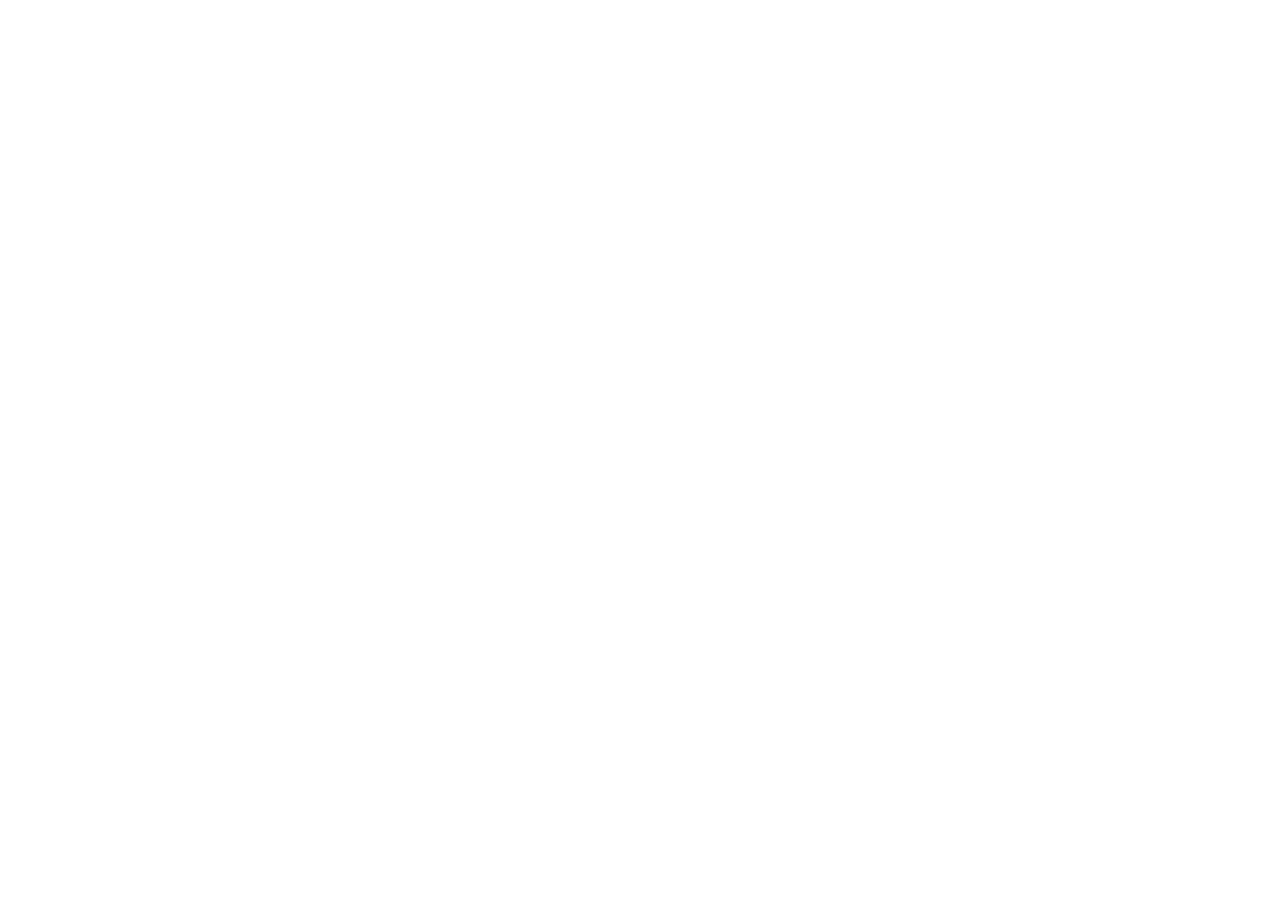
==== index.html @ 11ca3e4e "first commit" ====
<!DOCTYPE html>
<html lang="en">
  <meta charset="UTF-8" />
  <meta name="viewport" content="width=device-width, initial-scale=1.0" />
  <title>Freelancer</title>
  <link rel="stylesheet" href="style.css" />
  <link
    href="https://cdn.jsdelivr.net/npm/bootstrap@5.3.3/dist/css/bootstrap.min.css"
    rel="stylesheet"
    integrity="sha384-QWTKZyjpPEjISv5WaRU9OFeRpok6YctnYmDr5pNlyT2bRjXh0JMhjY6hW+ALEwIH"
    crossorigin="anonymous"
  />
  <link
    rel="stylesheet"
    href="https://cdnjs.cloudflare.com/ajax/libs/font-awesome/6.5.2/css/all.css"
    integrity="sha512-U9Y1sGB3sLIpZm3ePcrKbXVhXlnQNcuwGQJ2WjPjnp6XHqVTdgIlbaDzJXJIAuCTp3y22t+nhI4B88F/5ldjFA=="
    crossorigin="anonymous"
  />
  <body>
    <!-- SCRIPT JS -->
    <script
      src="https://cdn.jsdelivr.net/npm/bootstrap@5.3.3/dist/js/bootstrap.bundle.min.js"
      integrity="sha384-YvpcrYf0tY3lHB60NNkmXc5s9fDVZLESaAA55NDzOxhy9GkcIdslK1eN7N6jIeHz"
      crossorigin="anonymous"
    ></script>
  </body>
</html>
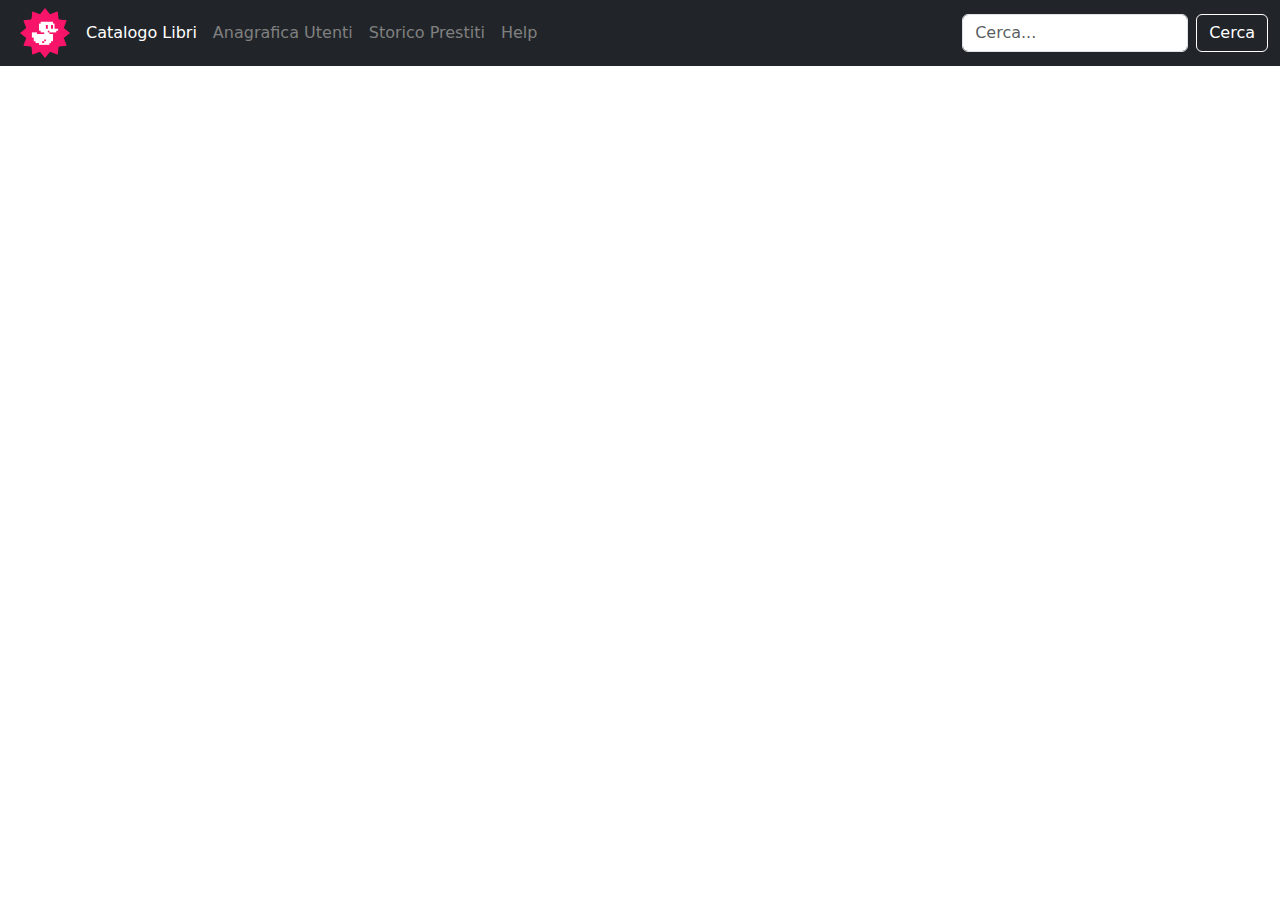
==== commit 61867e6b: "header complete" ====
--- a/index.html
+++ b/index.html
@@ -1,22 +1,97 @@
 <!DOCTYPE html>
 <html lang="en">
-  <meta charset="UTF-8" />
-  <meta name="viewport" content="width=device-width, initial-scale=1.0" />
-  <title>Freelancer</title>
-  <link rel="stylesheet" href="style.css" />
-  <link
-    href="https://cdn.jsdelivr.net/npm/bootstrap@5.3.3/dist/css/bootstrap.min.css"
-    rel="stylesheet"
-    integrity="sha384-QWTKZyjpPEjISv5WaRU9OFeRpok6YctnYmDr5pNlyT2bRjXh0JMhjY6hW+ALEwIH"
-    crossorigin="anonymous"
-  />
-  <link
-    rel="stylesheet"
-    href="https://cdnjs.cloudflare.com/ajax/libs/font-awesome/6.5.2/css/all.css"
-    integrity="sha512-U9Y1sGB3sLIpZm3ePcrKbXVhXlnQNcuwGQJ2WjPjnp6XHqVTdgIlbaDzJXJIAuCTp3y22t+nhI4B88F/5ldjFA=="
-    crossorigin="anonymous"
-  />
+  <head>
+    <meta charset="UTF-8" />
+    <meta name="viewport" content="width=device-width, initial-scale=1.0" />
+    <title>Freelancer</title>
+    <link rel="stylesheet" href="style.css" />
+    <link
+      href="https://cdn.jsdelivr.net/npm/bootstrap@5.3.3/dist/css/bootstrap.min.css"
+      rel="stylesheet"
+      integrity="sha384-QWTKZyjpPEjISv5WaRU9OFeRpok6YctnYmDr5pNlyT2bRjXh0JMhjY6hW+ALEwIH"
+      crossorigin="anonymous"
+    />
+    <link
+      rel="stylesheet"
+      href="https://cdnjs.cloudflare.com/ajax/libs/font-awesome/6.5.2/css/all.css"
+      integrity="sha512-U9Y1sGB3sLIpZm3ePcrKbXVhXlnQNcuwGQJ2WjPjnp6XHqVTdgIlbaDzJXJIAuCTp3y22t+nhI4B88F/5ldjFA=="
+      crossorigin="anonymous"
+    />
+  </head>
   <body>
+    <!-- HEADER -->
+    <header class="container-fluid bg-dark d-flex">
+      <div><img src="img/duck_360.png" alt="" class="m-2" /></div>
+      <!-- NAVBAR -->
+      <nav
+        class="navbar navbar-expand-lg bg-dark d-flex justify-content-lg-between justify-content-md-end justify-content-end"
+      >
+        <div class="d-flex">
+          <button
+            class="navbar-toggler"
+            type="button"
+            data-bs-toggle="collapse"
+            data-bs-target="#navbarSupportedContent"
+            aria-controls="navbarSupportedContent"
+            aria-expanded="false"
+            aria-label="Toggle navigation"
+          >
+            <span class="navbar-toggler-icon"></span>
+          </button>
+          <div class="collapse navbar-collapse" id="navbarSupportedContent">
+            <ul class="navbar-nav me-auto mb-2 mb-lg-0">
+              <li class="nav-item">
+                <a
+                  class="nav-link active text-white"
+                  aria-current="page"
+                  href="#"
+                  >Catalogo Libri</a
+                >
+              </li>
+              <li class="nav-item">
+                <a
+                  class="nav-link active text-light-gray"
+                  aria-current="page"
+                  href="#"
+                  >Anagrafica Utenti</a
+                >
+              </li>
+              <li class="nav-item">
+                <a class="nav-link text-light-gray" href="#"
+                  >Storico Prestiti</a
+                >
+              </li>
+              <li class="nav-item">
+                <a class="nav-link text-light-gray" href="#">Help</a>
+              </li>
+            </ul>
+          </div>
+        </div>
+
+        <!-- Barra di ricerca -->
+        <div class="d-flex justify-content-end d-sm-none d-none d-lg-block">
+          <form class="d-flex" role="search">
+            <input
+              class="form-control me-2"
+              type="search"
+              placeholder="Cerca..."
+              aria-label="Search"
+            />
+            <button class="btn btn-outline-success text-white" type="submit">
+              Cerca
+            </button>
+          </form>
+        </div>
+        <!-- Fine barra di ricerca -->
+      </nav>
+      <!-- Fine NAVBAR -->
+    </header>
+    <!-- SEZIONE CATALOGO -->
+    <section></section>
+    <!-- SEZIONE TODO -->
+    <section></section>
+    <!-- SEZIONE FAQ -->
+    <section></section>
     <!-- SCRIPT JS -->
     <script
       src="https://cdn.jsdelivr.net/npm/bootstrap@5.3.3/dist/js/bootstrap.bundle.min.js"
--- a/style.css
+++ b/style.css
@@ -0,0 +1,21 @@
+/* UTILS */
+.text-light-gray {
+  color: gray !important;
+}
+/* HEADER */
+header img {
+  height: 50px;
+}
+
+.navbar {
+  width: 100%;
+}
+
+.navbar button {
+  border-color: white;
+}
+
+.btn-outline-success {
+  --bs-btn-hover-border-color: white !important;
+  --bs-btn-hover-bg: lightgray !important;
+}
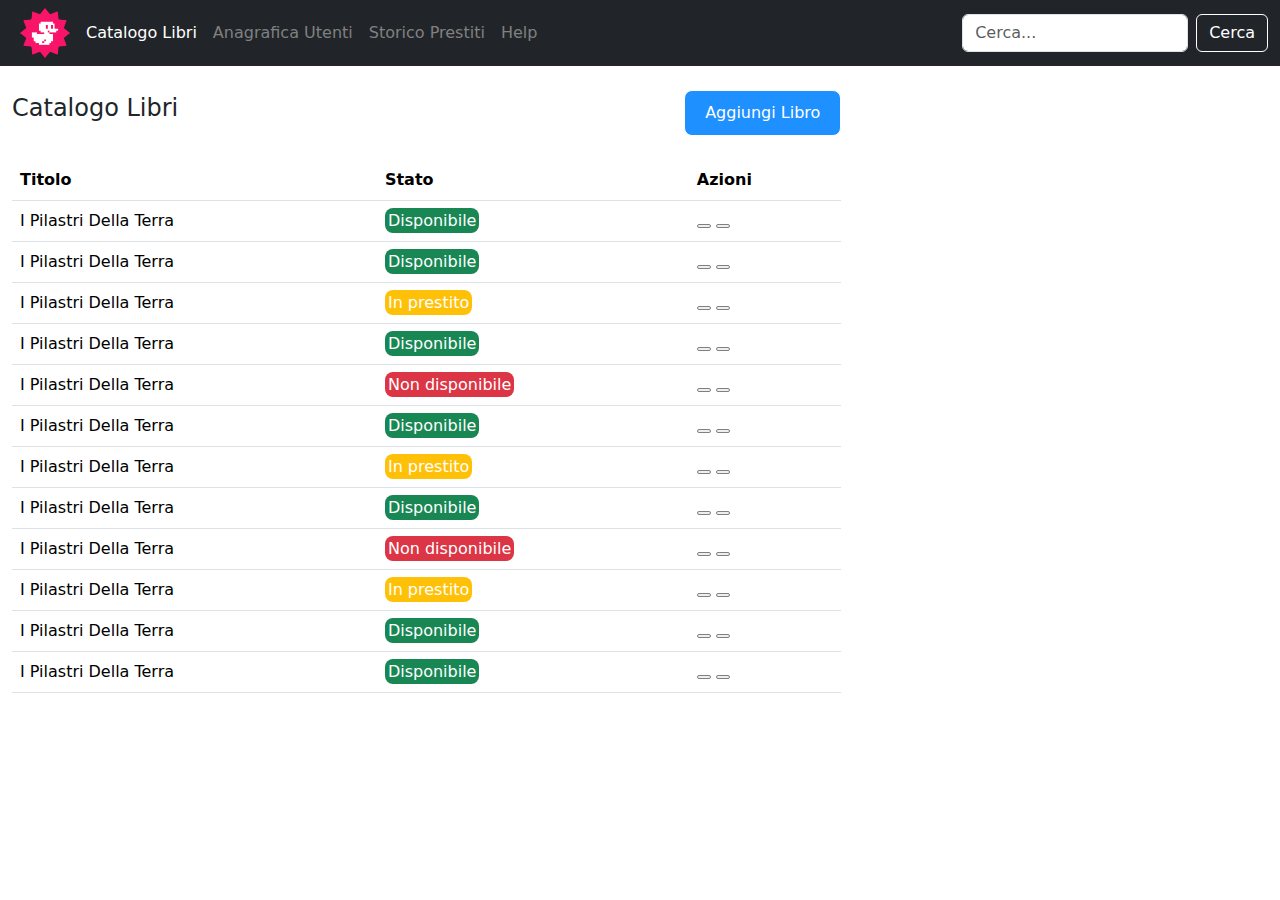
==== commit 1c115226: "catalog section progress" ====
--- a/index.html
+++ b/index.html
@@ -35,6 +35,7 @@
             aria-controls="navbarSupportedContent"
             aria-expanded="false"
             aria-label="Toggle navigation"
+            data-bs-theme="dark"
           >
             <span class="navbar-toggler-icon"></span>
           </button>
@@ -87,7 +88,129 @@
       <!-- Fine NAVBAR -->
     </header>
     <!-- SEZIONE CATALOGO -->
-    <section></section>
+    <section class="container-fluid">
+      <div class="row">
+        <div class="col-12 col-lg-8 d-flex justify-content-between mt-4 mb-4">
+          <span class="fw-medium fs-4">Catalogo Libri</span>
+          <a
+            href="add-book.html"
+            class="text-decoration-none text-white add-button"
+            >Aggiungi Libro</a
+          >
+        </div>
+      </div>
+      <div class="row">
+        <div class="col-12 col-lg-8">
+          <table class="table table-hover">
+            <thead>
+              <tr>
+                <th scope="col">Titolo</th>
+                <th scope="col">Stato</th>
+                <th scope="col">Azioni</th>
+              </tr>
+            </thead>
+            <tbody>
+              <tr>
+                <td>I Pilastri Della Terra</td>
+                <td><span class="available">Disponibile</span></td>
+                <td>
+                  <button><i class="fa-solid fa-pencil"></i></button>
+                  <button><i class="fa-solid fa-trash"></i></button>
+                </td>
+              </tr>
+              <tr>
+                <td>I Pilastri Della Terra</td>
+                <td><span class="available">Disponibile</span></td>
+                <td>
+                  <button><i class="fa-solid fa-pencil"></i></button>
+                  <button><i class="fa-solid fa-trash"></i></button>
+                </td>
+              </tr>
+              <tr>
+                <td>I Pilastri Della Terra</td>
+                <td><span class="borrowed">In prestito</span></td>
+                <td>
+                  <button><i class="fa-solid fa-pencil"></i></button>
+                  <button><i class="fa-solid fa-trash"></i></button>
+                </td>
+              </tr>
+              <tr>
+                <td>I Pilastri Della Terra</td>
+                <td><span class="available">Disponibile</span></td>
+                <td>
+                  <button><i class="fa-solid fa-pencil"></i></button>
+                  <button><i class="fa-solid fa-trash"></i></button>
+                </td>
+              </tr>
+              <tr>
+                <td>I Pilastri Della Terra</td>
+                <td><span class="not-available">Non disponibile</span></td>
+                <td>
+                  <button><i class="fa-solid fa-pencil"></i></button>
+                  <button><i class="fa-solid fa-trash"></i></button>
+                </td>
+              </tr>
+              <tr>
+                <td>I Pilastri Della Terra</td>
+                <td><span class="available">Disponibile</span></td>
+                <td>
+                  <button><i class="fa-solid fa-pencil"></i></button>
+                  <button><i class="fa-solid fa-trash"></i></button>
+                </td>
+              </tr>
+              <tr>
+                <td>I Pilastri Della Terra</td>
+                <td><span class="borrowed">In prestito</span></td>
+                <td>
+                  <button><i class="fa-solid fa-pencil"></i></button>
+                  <button><i class="fa-solid fa-trash"></i></button>
+                </td>
+              </tr>
+              <tr>
+                <td>I Pilastri Della Terra</td>
+                <td><span class="available">Disponibile</span></td>
+                <td>
+                  <button><i class="fa-solid fa-pencil"></i></button>
+                  <button><i class="fa-solid fa-trash"></i></button>
+                </td>
+              </tr>
+              <tr>
+                <td>I Pilastri Della Terra</td>
+                <td><span class="not-available">Non disponibile</span></td>
+                <td>
+                  <button><i class="fa-solid fa-pencil"></i></button>
+                  <button><i class="fa-solid fa-trash"></i></button>
+                </td>
+              </tr>
+              <tr>
+                <td>I Pilastri Della Terra</td>
+                <td><span class="borrowed">In prestito</span></td>
+                <td>
+                  <button><i class="fa-solid fa-pencil"></i></button>
+                  <button><i class="fa-solid fa-trash"></i></button>
+                </td>
+              </tr>
+              <tr>
+                <td>I Pilastri Della Terra</td>
+                <td><span class="available">Disponibile</span></td>
+                <td>
+                  <button><i class="fa-solid fa-pencil"></i></button>
+                  <button><i class="fa-solid fa-trash"></i></button>
+                </td>
+              </tr>
+              <tr>
+                <td>I Pilastri Della Terra</td>
+                <td><span class="available">Disponibile</span></td>
+                <td>
+                  <button><i class="fa-solid fa-pencil"></i></button>
+                  <button><i class="fa-solid fa-trash"></i></button>
+                </td>
+              </tr>
+            </tbody>
+          </table>
+        </div>
+      </div>
+    </section>
     <!-- SEZIONE TODO -->
     <section></section>
     <!-- SEZIONE FAQ -->
--- a/style.css
+++ b/style.css
@@ -19,3 +19,51 @@
   --bs-btn-hover-border-color: white !important;
   --bs-btn-hover-bg: lightgray !important;
 }
+
+/* SEZIONE CATALOGO */
+.add-button {
+  border: solid 1px white;
+  padding: 10px 20px;
+  background-color: dodgerblue;
+  border-radius: 0.5rem;
+  cursor: pointer;
+}
+
+.add-button:active {
+  scale: 1.1;
+}
+
+.available {
+  padding: 3px 3px;
+  background-color: #198754;
+  color: white;
+  border-radius: 0.5rem;
+}
+
+.borrowed {
+  padding: 3px 3px;
+  background-color: #ffc107;
+  color: white;
+  border-radius: 0.5rem;
+}
+
+.not-available {
+  padding: 3px 3px;
+  background-color: #dc3545;
+  color: white;
+  border-radius: 0.5rem;
+}
+
+.table button {
+  border-radius: 0.5rem;
+  color: gray;
+  border: solid 1px grey;
+}
+
+.table button:hover {
+  scale: 1.1;
+}
+
+.table button:active {
+  scale: 1.2;
+}
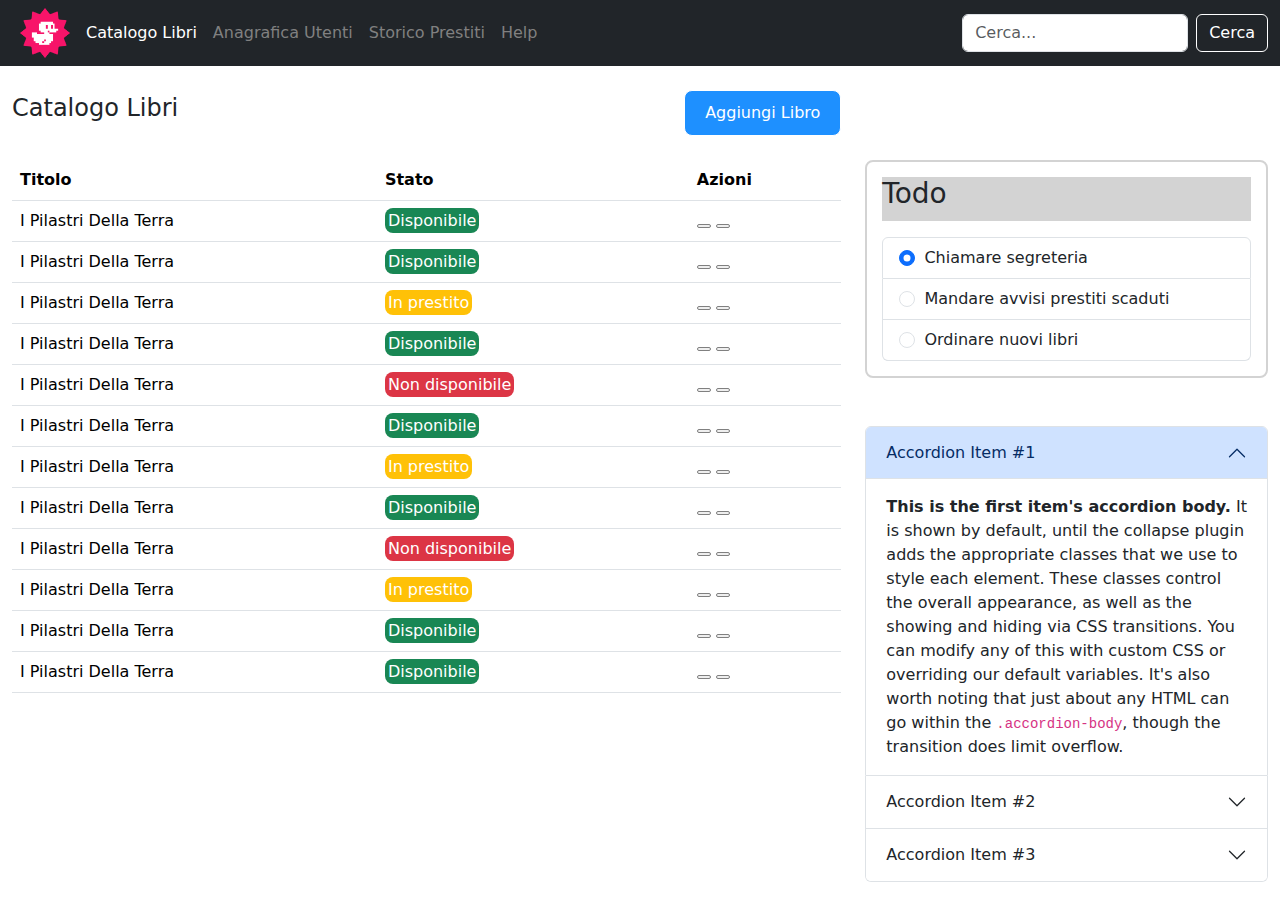
==== commit 7e88186c: "catalog section complete + todo/faq section progress" ====
--- a/index.html
+++ b/index.html
@@ -88,8 +88,9 @@
       <!-- Fine NAVBAR -->
     </header>
     <!-- SEZIONE CATALOGO -->
-    <section class="container-fluid">
+    <div class="container-fluid">
       <div class="row">
+        <!-- Titolo + Bottone -->
         <div class="col-12 col-lg-8 d-flex justify-content-between mt-4 mb-4">
           <span class="fw-medium fs-4">Catalogo Libri</span>
           <a
@@ -98,10 +99,9 @@
             >Aggiungi Libro</a
           >
         </div>
-      </div>
-      <div class="row">
+        <!-- Tabella Libri -->
         <div class="col-12 col-lg-8">
-          <table class="table table-hover">
+          <table class="table table-hover mb-5">
             <thead>
               <tr>
                 <th scope="col">Titolo</th>
@@ -209,12 +209,154 @@
             </tbody>
           </table>
         </div>
+
+        <!-- SEZIONE TODO -->
+        <div class="col-12 col-lg-4">
+          <div class="todo-div">
+            <div class="todo-title">
+              <h3>Todo</h3>
+            </div>
+            <div class="todo-list mt-3">
+              <ul class="list-group fs-6">
+                <li class="list-group-item">
+                  <input
+                    class="form-check-input me-1"
+                    type="radio"
+                    name="listGroupRadio"
+                    value=""
+                    id="firstRadio"
+                    checked
+                  />
+                  <label class="form-check-label" for="firstRadio"
+                    >Chiamare segreteria</label
+                  >
+                </li>
+                <li class="list-group-item">
+                  <input
+                    class="form-check-input me-1"
+                    type="radio"
+                    name="listGroupRadio"
+                    value=""
+                    id="secondRadio"
+                  />
+                  <label class="form-check-label" for="secondRadio"
+                    >Mandare avvisi prestiti scaduti</label
+                  >
+                </li>
+                <li class="list-group-item">
+                  <input
+                    class="form-check-input me-1"
+                    type="radio"
+                    name="listGroupRadio"
+                    value=""
+                    id="thirdRadio"
+                  />
+                  <label class="form-check-label" for="thirdRadio"
+                    >Ordinare nuovi libri</label
+                  >
+                </li>
+              </ul>
+            </div>
+          </div>
+          <!-- SEZIONE FAQ -->
+          <div class="accordion mt-5" id="accordionExample">
+            <div class="accordion-item">
+              <h2 class="accordion-header">
+                <button
+                  class="accordion-button"
+                  type="button"
+                  data-bs-toggle="collapse"
+                  data-bs-target="#collapseOne"
+                  aria-expanded="true"
+                  aria-controls="collapseOne"
+                >
+                  Accordion Item #1
+                </button>
+              </h2>
+              <div
+                id="collapseOne"
+                class="accordion-collapse collapse show"
+                data-bs-parent="#accordionExample"
+              >
+                <div class="accordion-body">
+                  <strong>This is the first item's accordion body.</strong> It
+                  is shown by default, until the collapse plugin adds the
+                  appropriate classes that we use to style each element. These
+                  classes control the overall appearance, as well as the showing
+                  and hiding via CSS transitions. You can modify any of this
+                  with custom CSS or overriding our default variables. It's also
+                  worth noting that just about any HTML can go within the
+                  <code>.accordion-body</code>, though the transition does limit
+                  overflow.
+                </div>
+              </div>
+            </div>
+            <div class="accordion-item">
+              <h2 class="accordion-header">
+                <button
+                  class="accordion-button collapsed"
+                  type="button"
+                  data-bs-toggle="collapse"
+                  data-bs-target="#collapseTwo"
+                  aria-expanded="false"
+                  aria-controls="collapseTwo"
+                >
+                  Accordion Item #2
+                </button>
+              </h2>
+              <div
+                id="collapseTwo"
+                class="accordion-collapse collapse"
+                data-bs-parent="#accordionExample"
+              >
+                <div class="accordion-body">
+                  <strong>This is the second item's accordion body.</strong> It
+                  is hidden by default, until the collapse plugin adds the
+                  appropriate classes that we use to style each element. These
+                  classes control the overall appearance, as well as the showing
+                  and hiding via CSS transitions. You can modify any of this
+                  with custom CSS or overriding our default variables. It's also
+                  worth noting that just about any HTML can go within the
+                  <code>.accordion-body</code>, though the transition does limit
+                  overflow.
+                </div>
+              </div>
+            </div>
+            <div class="accordion-item">
+              <h2 class="accordion-header">
+                <button
+                  class="accordion-button collapsed"
+                  type="button"
+                  data-bs-toggle="collapse"
+                  data-bs-target="#collapseThree"
+                  aria-expanded="false"
+                  aria-controls="collapseThree"
+                >
+                  Accordion Item #3
+                </button>
+              </h2>
+              <div
+                id="collapseThree"
+                class="accordion-collapse collapse"
+                data-bs-parent="#accordionExample"
+              >
+                <div class="accordion-body">
+                  <strong>This is the third item's accordion body.</strong> It
+                  is hidden by default, until the collapse plugin adds the
+                  appropriate classes that we use to style each element. These
+                  classes control the overall appearance, as well as the showing
+                  and hiding via CSS transitions. You can modify any of this
+                  with custom CSS or overriding our default variables. It's also
+                  worth noting that just about any HTML can go within the
+                  <code>.accordion-body</code>, though the transition does limit
+                  overflow.
+                </div>
+              </div>
+            </div>
+          </div>
+        </div>
       </div>
-    </section>
-    <!-- SEZIONE TODO -->
-    <section></section>
-    <!-- SEZIONE FAQ -->
-    <section></section>
+    </div>
     <!-- SCRIPT JS -->
     <script
       src="https://cdn.jsdelivr.net/npm/bootstrap@5.3.3/dist/js/bootstrap.bundle.min.js"
--- a/style.css
+++ b/style.css
@@ -67,3 +67,20 @@
 .table button:active {
   scale: 1.2;
 }
+
+/* SEZIONE TO-DO */
+
+.todo-div {
+  padding: 15px;
+  border-radius: 0.5rem;
+  border: solid 2px lightgray;
+}
+
+.todo-title {
+  background-color: lightgray;
+  width: 100%;
+  border-bottom: solid 2px lightgrey;
+}
+
+.list-group {
+}
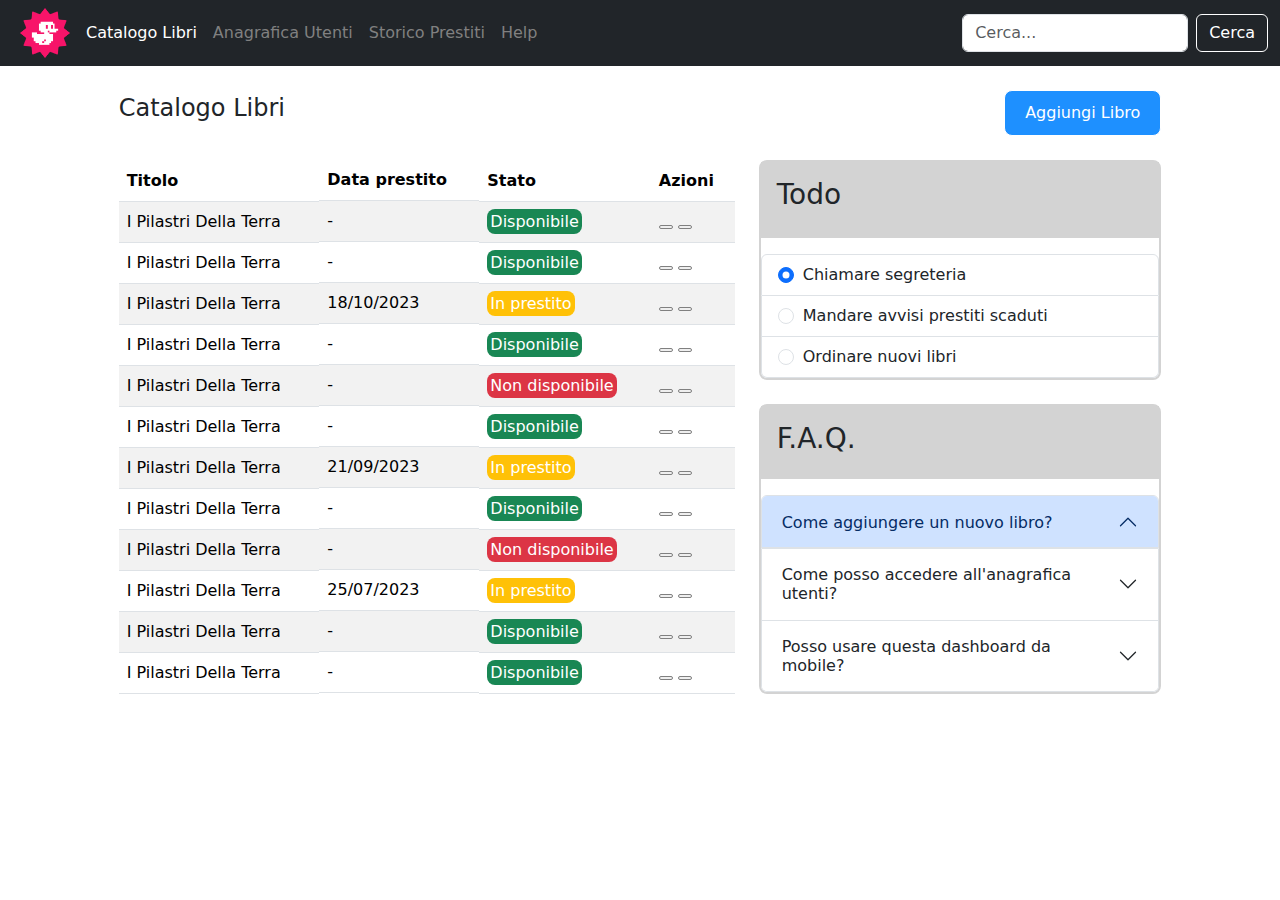
==== commit d60d70f9: "todo/faq section complete" ====
--- a/index.html
+++ b/index.html
@@ -89,9 +89,9 @@
     </header>
     <!-- SEZIONE CATALOGO -->
     <div class="container-fluid">
-      <div class="row">
+      <div class="row d-flex justify-content-center">
         <!-- Titolo + Bottone -->
-        <div class="col-12 col-lg-8 d-flex justify-content-between mt-4 mb-4">
+        <div class="col-10 col-lg-10 d-flex justify-content-between mt-4 mb-4">
           <span class="fw-medium fs-4">Catalogo Libri</span>
           <a
             href="add-book.html"
@@ -100,11 +100,14 @@
           >
         </div>
         <!-- Tabella Libri -->
-        <div class="col-12 col-lg-8">
-          <table class="table table-hover mb-5">
+        <div class="col-10 col-lg-6">
+          <table class="table table-hover table-striped mb-4">
             <thead>
               <tr>
                 <th scope="col">Titolo</th>
+                <th scope="col" class="d-none d-sm-block d-lg-block">
+                  Data prestito
+                </th>
                 <th scope="col">Stato</th>
                 <th scope="col">Azioni</th>
               </tr>
@@ -112,22 +115,25 @@
             <tbody>
               <tr>
                 <td>I Pilastri Della Terra</td>
-                <td><span class="available">Disponibile</span></td>
-                <td>
-                  <button><i class="fa-solid fa-pencil"></i></button>
-                  <button><i class="fa-solid fa-trash"></i></button>
-                </td>
-              </tr>
-              <tr>
-                <td>I Pilastri Della Terra</td>
-                <td><span class="available">Disponibile</span></td>
-                <td>
-                  <button><i class="fa-solid fa-pencil"></i></button>
-                  <button><i class="fa-solid fa-trash"></i></button>
-                </td>
-              </tr>
-              <tr>
-                <td>I Pilastri Della Terra</td>
+                <td class="d-none d-sm-block d-lg-block">-</td>
+                <td><span class="available">Disponibile</span></td>
+                <td>
+                  <button><i class="fa-solid fa-pencil"></i></button>
+                  <button><i class="fa-solid fa-trash"></i></button>
+                </td>
+              </tr>
+              <tr>
+                <td>I Pilastri Della Terra</td>
+                <td class="d-none d-sm-block d-lg-block">-</td>
+                <td><span class="available">Disponibile</span></td>
+                <td>
+                  <button><i class="fa-solid fa-pencil"></i></button>
+                  <button><i class="fa-solid fa-trash"></i></button>
+                </td>
+              </tr>
+              <tr>
+                <td>I Pilastri Della Terra</td>
+                <td class="d-none d-sm-block d-lg-block">18/10/2023</td>
                 <td><span class="borrowed">In prestito</span></td>
                 <td>
                   <button><i class="fa-solid fa-pencil"></i></button>
@@ -136,14 +142,16 @@
               </tr>
               <tr>
                 <td>I Pilastri Della Terra</td>
-                <td><span class="available">Disponibile</span></td>
-                <td>
-                  <button><i class="fa-solid fa-pencil"></i></button>
-                  <button><i class="fa-solid fa-trash"></i></button>
-                </td>
-              </tr>
-              <tr>
-                <td>I Pilastri Della Terra</td>
+                <td class="d-none d-sm-block d-lg-block">-</td>
+                <td><span class="available">Disponibile</span></td>
+                <td>
+                  <button><i class="fa-solid fa-pencil"></i></button>
+                  <button><i class="fa-solid fa-trash"></i></button>
+                </td>
+              </tr>
+              <tr>
+                <td>I Pilastri Della Terra</td>
+                <td class="d-none d-sm-block d-lg-block">-</td>
                 <td><span class="not-available">Non disponibile</span></td>
                 <td>
                   <button><i class="fa-solid fa-pencil"></i></button>
@@ -152,14 +160,16 @@
               </tr>
               <tr>
                 <td>I Pilastri Della Terra</td>
-                <td><span class="available">Disponibile</span></td>
-                <td>
-                  <button><i class="fa-solid fa-pencil"></i></button>
-                  <button><i class="fa-solid fa-trash"></i></button>
-                </td>
-              </tr>
-              <tr>
-                <td>I Pilastri Della Terra</td>
+                <td class="d-none d-sm-block d-lg-block">-</td>
+                <td><span class="available">Disponibile</span></td>
+                <td>
+                  <button><i class="fa-solid fa-pencil"></i></button>
+                  <button><i class="fa-solid fa-trash"></i></button>
+                </td>
+              </tr>
+              <tr>
+                <td>I Pilastri Della Terra</td>
+                <td class="d-none d-sm-block d-lg-block">21/09/2023</td>
                 <td><span class="borrowed">In prestito</span></td>
                 <td>
                   <button><i class="fa-solid fa-pencil"></i></button>
@@ -168,14 +178,16 @@
               </tr>
               <tr>
                 <td>I Pilastri Della Terra</td>
-                <td><span class="available">Disponibile</span></td>
-                <td>
-                  <button><i class="fa-solid fa-pencil"></i></button>
-                  <button><i class="fa-solid fa-trash"></i></button>
-                </td>
-              </tr>
-              <tr>
-                <td>I Pilastri Della Terra</td>
+                <td class="d-none d-sm-block d-lg-block">-</td>
+                <td><span class="available">Disponibile</span></td>
+                <td>
+                  <button><i class="fa-solid fa-pencil"></i></button>
+                  <button><i class="fa-solid fa-trash"></i></button>
+                </td>
+              </tr>
+              <tr>
+                <td>I Pilastri Della Terra</td>
+                <td class="d-none d-sm-block d-lg-block">-</td>
                 <td><span class="not-available">Non disponibile</span></td>
                 <td>
                   <button><i class="fa-solid fa-pencil"></i></button>
@@ -184,6 +196,7 @@
               </tr>
               <tr>
                 <td>I Pilastri Della Terra</td>
+                <td class="d-none d-sm-block d-lg-block">25/07/2023</td>
                 <td><span class="borrowed">In prestito</span></td>
                 <td>
                   <button><i class="fa-solid fa-pencil"></i></button>
@@ -192,14 +205,16 @@
               </tr>
               <tr>
                 <td>I Pilastri Della Terra</td>
-                <td><span class="available">Disponibile</span></td>
-                <td>
-                  <button><i class="fa-solid fa-pencil"></i></button>
-                  <button><i class="fa-solid fa-trash"></i></button>
-                </td>
-              </tr>
-              <tr>
-                <td>I Pilastri Della Terra</td>
+                <td class="d-none d-sm-block d-lg-block">-</td>
+                <td><span class="available">Disponibile</span></td>
+                <td>
+                  <button><i class="fa-solid fa-pencil"></i></button>
+                  <button><i class="fa-solid fa-trash"></i></button>
+                </td>
+              </tr>
+              <tr>
+                <td>I Pilastri Della Terra</td>
+                <td class="d-none d-sm-block d-lg-block">-</td>
                 <td><span class="available">Disponibile</span></td>
                 <td>
                   <button><i class="fa-solid fa-pencil"></i></button>
@@ -211,9 +226,9 @@
         </div>
 
         <!-- SEZIONE TODO -->
-        <div class="col-12 col-lg-4">
-          <div class="todo-div">
-            <div class="todo-title">
+        <div class="col-10 col-lg-4">
+          <div class="todo-div mb-4">
+            <div class="todo-title p-3">
               <h3>Todo</h3>
             </div>
             <div class="todo-list mt-3">
@@ -258,98 +273,89 @@
               </ul>
             </div>
           </div>
+
           <!-- SEZIONE FAQ -->
-          <div class="accordion mt-5" id="accordionExample">
-            <div class="accordion-item">
-              <h2 class="accordion-header">
-                <button
-                  class="accordion-button"
-                  type="button"
-                  data-bs-toggle="collapse"
-                  data-bs-target="#collapseOne"
-                  aria-expanded="true"
-                  aria-controls="collapseOne"
-                >
-                  Accordion Item #1
-                </button>
-              </h2>
-              <div
-                id="collapseOne"
-                class="accordion-collapse collapse show"
-                data-bs-parent="#accordionExample"
-              >
-                <div class="accordion-body">
-                  <strong>This is the first item's accordion body.</strong> It
-                  is shown by default, until the collapse plugin adds the
-                  appropriate classes that we use to style each element. These
-                  classes control the overall appearance, as well as the showing
-                  and hiding via CSS transitions. You can modify any of this
-                  with custom CSS or overriding our default variables. It's also
-                  worth noting that just about any HTML can go within the
-                  <code>.accordion-body</code>, though the transition does limit
-                  overflow.
+          <div class="accordion-div mb-5 d-flex flex-column">
+            <div class="accordion-title p-3">
+              <h3>F.A.Q.</h3>
+            </div>
+            <div class="accordion mt-3" id="accordionExample">
+              <div class="accordion-item">
+                <h2 class="accordion-header">
+                  <button
+                    class="accordion-button"
+                    type="button"
+                    data-bs-toggle="collapse"
+                    data-bs-target="#collapseOne"
+                    aria-expanded="true"
+                    aria-controls="collapseOne"
+                  >
+                    Come aggiungere un nuovo libro?
+                  </button>
+                </h2>
+                <div
+                  id="collapseOne"
+                  class="accordion-collapse collapse"
+                  data-bs-parent="#accordionExample"
+                >
+                  <div class="accordion-body">
+                    Lorem, ipsum dolor sit amet consectetur adipisicing elit.
+                    Autem numquam obcaecati dolores nostrum, accusantium magnam
+                    beatae nemo quasi cupiditate a excepturi nulla qui
+                    praesentium itaque sunt dolorem, animi ratione? Perferendis.
+                  </div>
                 </div>
               </div>
-            </div>
-            <div class="accordion-item">
-              <h2 class="accordion-header">
-                <button
-                  class="accordion-button collapsed"
-                  type="button"
-                  data-bs-toggle="collapse"
-                  data-bs-target="#collapseTwo"
-                  aria-expanded="false"
-                  aria-controls="collapseTwo"
-                >
-                  Accordion Item #2
-                </button>
-              </h2>
-              <div
-                id="collapseTwo"
-                class="accordion-collapse collapse"
-                data-bs-parent="#accordionExample"
-              >
-                <div class="accordion-body">
-                  <strong>This is the second item's accordion body.</strong> It
-                  is hidden by default, until the collapse plugin adds the
-                  appropriate classes that we use to style each element. These
-                  classes control the overall appearance, as well as the showing
-                  and hiding via CSS transitions. You can modify any of this
-                  with custom CSS or overriding our default variables. It's also
-                  worth noting that just about any HTML can go within the
-                  <code>.accordion-body</code>, though the transition does limit
-                  overflow.
+              <div class="accordion-item">
+                <h2 class="accordion-header">
+                  <button
+                    class="accordion-button collapsed"
+                    type="button"
+                    data-bs-toggle="collapse"
+                    data-bs-target="#collapseTwo"
+                    aria-expanded="false"
+                    aria-controls="collapseTwo"
+                  >
+                    Come posso accedere all'anagrafica utenti?
+                  </button>
+                </h2>
+                <div
+                  id="collapseTwo"
+                  class="accordion-collapse collapse"
+                  data-bs-parent="#accordionExample"
+                >
+                  <div class="accordion-body">
+                    Lorem ipsum dolor sit amet consectetur adipisicing elit.
+                    Reprehenderit rem nostrum ullam et quae exercitationem
+                    ipsum? Reiciendis est ad porro nam explicabo vel. Ipsa odio
+                    rem aut expedita enim. Qui!
+                  </div>
                 </div>
               </div>
-            </div>
-            <div class="accordion-item">
-              <h2 class="accordion-header">
-                <button
-                  class="accordion-button collapsed"
-                  type="button"
-                  data-bs-toggle="collapse"
-                  data-bs-target="#collapseThree"
-                  aria-expanded="false"
-                  aria-controls="collapseThree"
-                >
-                  Accordion Item #3
-                </button>
-              </h2>
-              <div
-                id="collapseThree"
-                class="accordion-collapse collapse"
-                data-bs-parent="#accordionExample"
-              >
-                <div class="accordion-body">
-                  <strong>This is the third item's accordion body.</strong> It
-                  is hidden by default, until the collapse plugin adds the
-                  appropriate classes that we use to style each element. These
-                  classes control the overall appearance, as well as the showing
-                  and hiding via CSS transitions. You can modify any of this
-                  with custom CSS or overriding our default variables. It's also
-                  worth noting that just about any HTML can go within the
-                  <code>.accordion-body</code>, though the transition does limit
-                  overflow.
+              <div class="accordion-item">
+                <h2 class="accordion-header">
+                  <button
+                    class="accordion-button collapsed"
+                    type="button"
+                    data-bs-toggle="collapse"
+                    data-bs-target="#collapseThree"
+                    aria-expanded="false"
+                    aria-controls="collapseThree"
+                  >
+                    Posso usare questa dashboard da mobile?
+                  </button>
+                </h2>
+                <div
+                  id="collapseThree"
+                  class="accordion-collapse collapse"
+                  data-bs-parent="#accordionExample"
+                >
+                  <div class="accordion-body">
+                    Lorem ipsum dolor sit amet consectetur adipisicing elit.
+                    Laboriosam aperiam magni placeat cumque obcaecati molestiae
+                    rerum, maiores nam laudantium porro ipsam iusto minima
+                    doloribus aliquid consequuntur eveniet ipsa est dolor!
+                  </div>
                 </div>
               </div>
             </div>
--- a/style.css
+++ b/style.css
@@ -71,7 +71,6 @@
 /* SEZIONE TO-DO */
 
 .todo-div {
-  padding: 15px;
   border-radius: 0.5rem;
   border: solid 2px lightgray;
 }
@@ -82,5 +81,19 @@
   border-bottom: solid 2px lightgrey;
 }
 
-.list-group {
+/* SEZIONE FAQ */
+
+.accordion-div {
+  border: solid 2px lightgray;
+  border-radius: 0.5rem;
 }
+
+.accordion-title {
+  background-color: lightgray;
+}
+
+/* ADD-BOOK.HTML */
+
+hr {
+  height: 2px;
+}
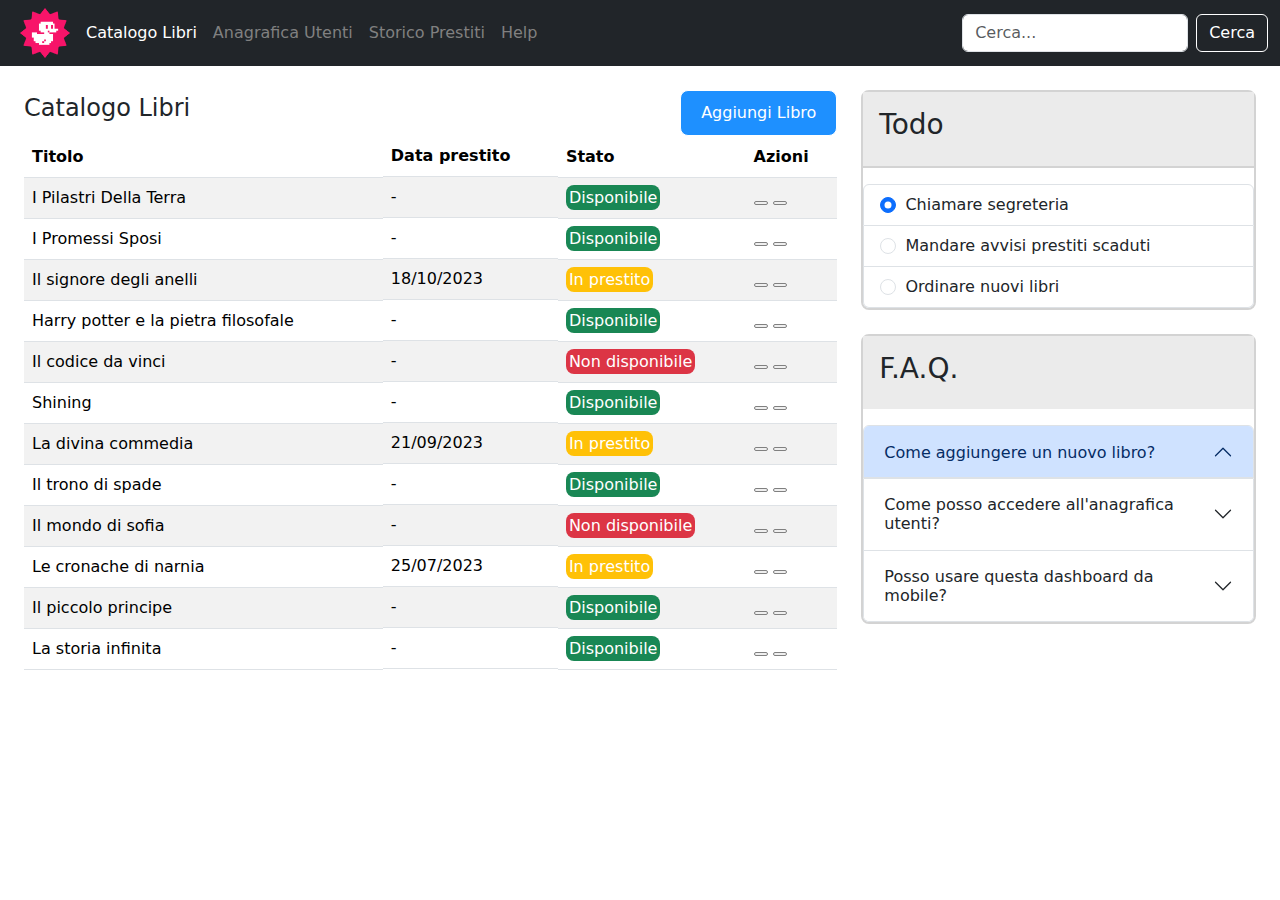
==== commit d12634ef: "catalog section fix" ====
--- a/index.html
+++ b/index.html
@@ -89,18 +89,18 @@
     </header>
     <!-- SEZIONE CATALOGO -->
     <div class="container-fluid">
-      <div class="row d-flex justify-content-center">
-        <!-- Titolo + Bottone -->
-        <div class="col-10 col-lg-10 d-flex justify-content-between mt-4 mb-4">
-          <span class="fw-medium fs-4">Catalogo Libri</span>
-          <a
-            href="add-book.html"
-            class="text-decoration-none text-white add-button"
-            >Aggiungi Libro</a
-          >
-        </div>
+      <div class="row d-flex m-auto">
         <!-- Tabella Libri -->
-        <div class="col-10 col-lg-6">
+        <div class="col-12 col-lg-8 mt-4">
+          <!-- Titolo + Bottone -->
+          <div class="d-flex justify-content-between">
+            <span class="fw-medium fs-4">Catalogo Libri</span>
+            <a
+              href="add-book.html"
+              class="text-decoration-none text-white add-button"
+              >Aggiungi Libro</a
+            >
+          </div>
           <table class="table table-hover table-striped mb-4">
             <thead>
               <tr>
@@ -123,16 +123,16 @@
                 </td>
               </tr>
               <tr>
-                <td>I Pilastri Della Terra</td>
-                <td class="d-none d-sm-block d-lg-block">-</td>
-                <td><span class="available">Disponibile</span></td>
-                <td>
-                  <button><i class="fa-solid fa-pencil"></i></button>
-                  <button><i class="fa-solid fa-trash"></i></button>
-                </td>
-              </tr>
-              <tr>
-                <td>I Pilastri Della Terra</td>
+                <td>I Promessi Sposi</td>
+                <td class="d-none d-sm-block d-lg-block">-</td>
+                <td><span class="available">Disponibile</span></td>
+                <td>
+                  <button><i class="fa-solid fa-pencil"></i></button>
+                  <button><i class="fa-solid fa-trash"></i></button>
+                </td>
+              </tr>
+              <tr>
+                <td>Il signore degli anelli</td>
                 <td class="d-none d-sm-block d-lg-block">18/10/2023</td>
                 <td><span class="borrowed">In prestito</span></td>
                 <td>
@@ -141,16 +141,16 @@
                 </td>
               </tr>
               <tr>
-                <td>I Pilastri Della Terra</td>
-                <td class="d-none d-sm-block d-lg-block">-</td>
-                <td><span class="available">Disponibile</span></td>
-                <td>
-                  <button><i class="fa-solid fa-pencil"></i></button>
-                  <button><i class="fa-solid fa-trash"></i></button>
-                </td>
-              </tr>
-              <tr>
-                <td>I Pilastri Della Terra</td>
+                <td>Harry potter e la pietra filosofale</td>
+                <td class="d-none d-sm-block d-lg-block">-</td>
+                <td><span class="available">Disponibile</span></td>
+                <td>
+                  <button><i class="fa-solid fa-pencil"></i></button>
+                  <button><i class="fa-solid fa-trash"></i></button>
+                </td>
+              </tr>
+              <tr>
+                <td>Il codice da vinci</td>
                 <td class="d-none d-sm-block d-lg-block">-</td>
                 <td><span class="not-available">Non disponibile</span></td>
                 <td>
@@ -159,16 +159,16 @@
                 </td>
               </tr>
               <tr>
-                <td>I Pilastri Della Terra</td>
-                <td class="d-none d-sm-block d-lg-block">-</td>
-                <td><span class="available">Disponibile</span></td>
-                <td>
-                  <button><i class="fa-solid fa-pencil"></i></button>
-                  <button><i class="fa-solid fa-trash"></i></button>
-                </td>
-              </tr>
-              <tr>
-                <td>I Pilastri Della Terra</td>
+                <td>Shining</td>
+                <td class="d-none d-sm-block d-lg-block">-</td>
+                <td><span class="available">Disponibile</span></td>
+                <td>
+                  <button><i class="fa-solid fa-pencil"></i></button>
+                  <button><i class="fa-solid fa-trash"></i></button>
+                </td>
+              </tr>
+              <tr>
+                <td>La divina commedia</td>
                 <td class="d-none d-sm-block d-lg-block">21/09/2023</td>
                 <td><span class="borrowed">In prestito</span></td>
                 <td>
@@ -177,16 +177,16 @@
                 </td>
               </tr>
               <tr>
-                <td>I Pilastri Della Terra</td>
-                <td class="d-none d-sm-block d-lg-block">-</td>
-                <td><span class="available">Disponibile</span></td>
-                <td>
-                  <button><i class="fa-solid fa-pencil"></i></button>
-                  <button><i class="fa-solid fa-trash"></i></button>
-                </td>
-              </tr>
-              <tr>
-                <td>I Pilastri Della Terra</td>
+                <td>Il trono di spade</td>
+                <td class="d-none d-sm-block d-lg-block">-</td>
+                <td><span class="available">Disponibile</span></td>
+                <td>
+                  <button><i class="fa-solid fa-pencil"></i></button>
+                  <button><i class="fa-solid fa-trash"></i></button>
+                </td>
+              </tr>
+              <tr>
+                <td>Il mondo di sofia</td>
                 <td class="d-none d-sm-block d-lg-block">-</td>
                 <td><span class="not-available">Non disponibile</span></td>
                 <td>
@@ -195,7 +195,7 @@
                 </td>
               </tr>
               <tr>
-                <td>I Pilastri Della Terra</td>
+                <td>Le cronache di narnia</td>
                 <td class="d-none d-sm-block d-lg-block">25/07/2023</td>
                 <td><span class="borrowed">In prestito</span></td>
                 <td>
@@ -204,16 +204,16 @@
                 </td>
               </tr>
               <tr>
-                <td>I Pilastri Della Terra</td>
-                <td class="d-none d-sm-block d-lg-block">-</td>
-                <td><span class="available">Disponibile</span></td>
-                <td>
-                  <button><i class="fa-solid fa-pencil"></i></button>
-                  <button><i class="fa-solid fa-trash"></i></button>
-                </td>
-              </tr>
-              <tr>
-                <td>I Pilastri Della Terra</td>
+                <td>Il piccolo principe</td>
+                <td class="d-none d-sm-block d-lg-block">-</td>
+                <td><span class="available">Disponibile</span></td>
+                <td>
+                  <button><i class="fa-solid fa-pencil"></i></button>
+                  <button><i class="fa-solid fa-trash"></i></button>
+                </td>
+              </tr>
+              <tr>
+                <td>La storia infinita</td>
                 <td class="d-none d-sm-block d-lg-block">-</td>
                 <td><span class="available">Disponibile</span></td>
                 <td>
@@ -226,7 +226,7 @@
         </div>
 
         <!-- SEZIONE TODO -->
-        <div class="col-10 col-lg-4">
+        <div class="col-12 col-lg-4 mt-4">
           <div class="todo-div mb-4">
             <div class="todo-title p-3">
               <h3>Todo</h3>
--- a/style.css
+++ b/style.css
@@ -76,7 +76,7 @@
 }
 
 .todo-title {
-  background-color: lightgray;
+  background-color: #ebebeb;
   width: 100%;
   border-bottom: solid 2px lightgrey;
 }
@@ -89,7 +89,7 @@
 }
 
 .accordion-title {
-  background-color: lightgray;
+  background-color: #ebebeb;
 }
 
 /* ADD-BOOK.HTML */
